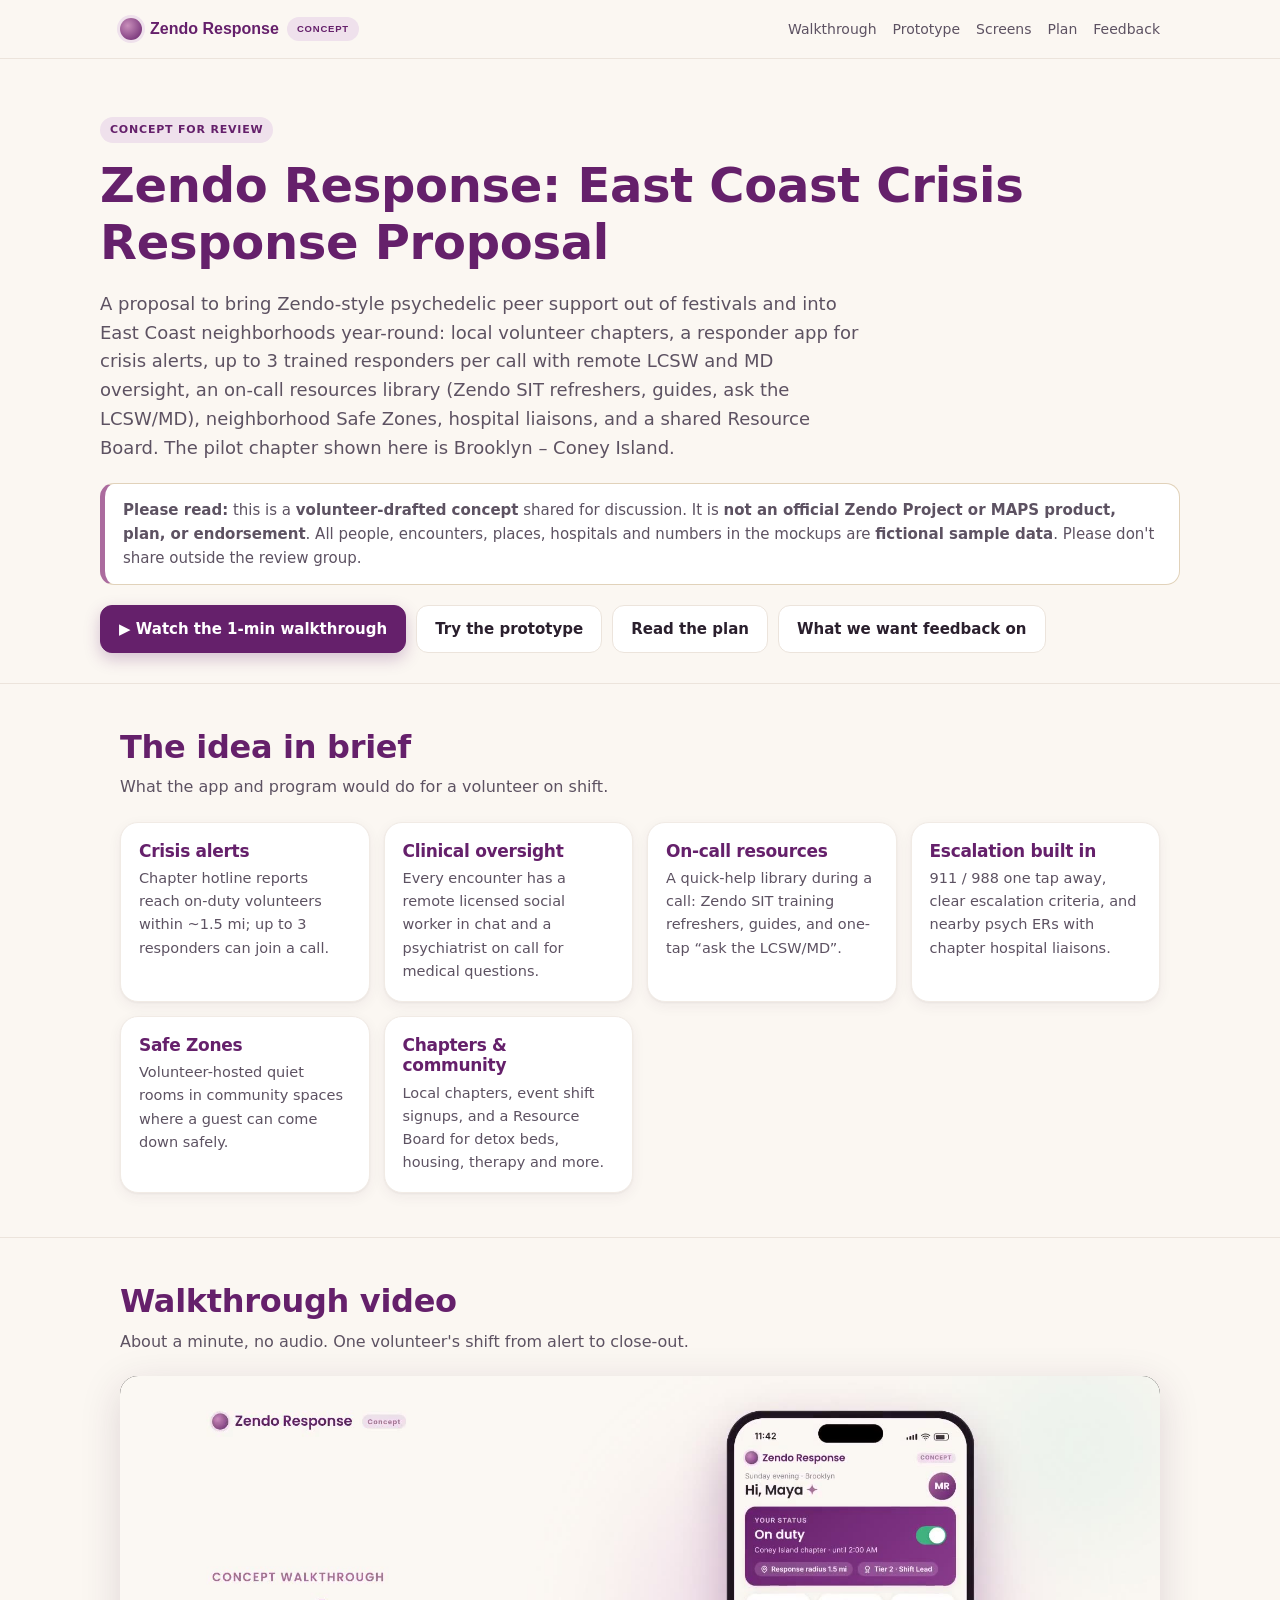
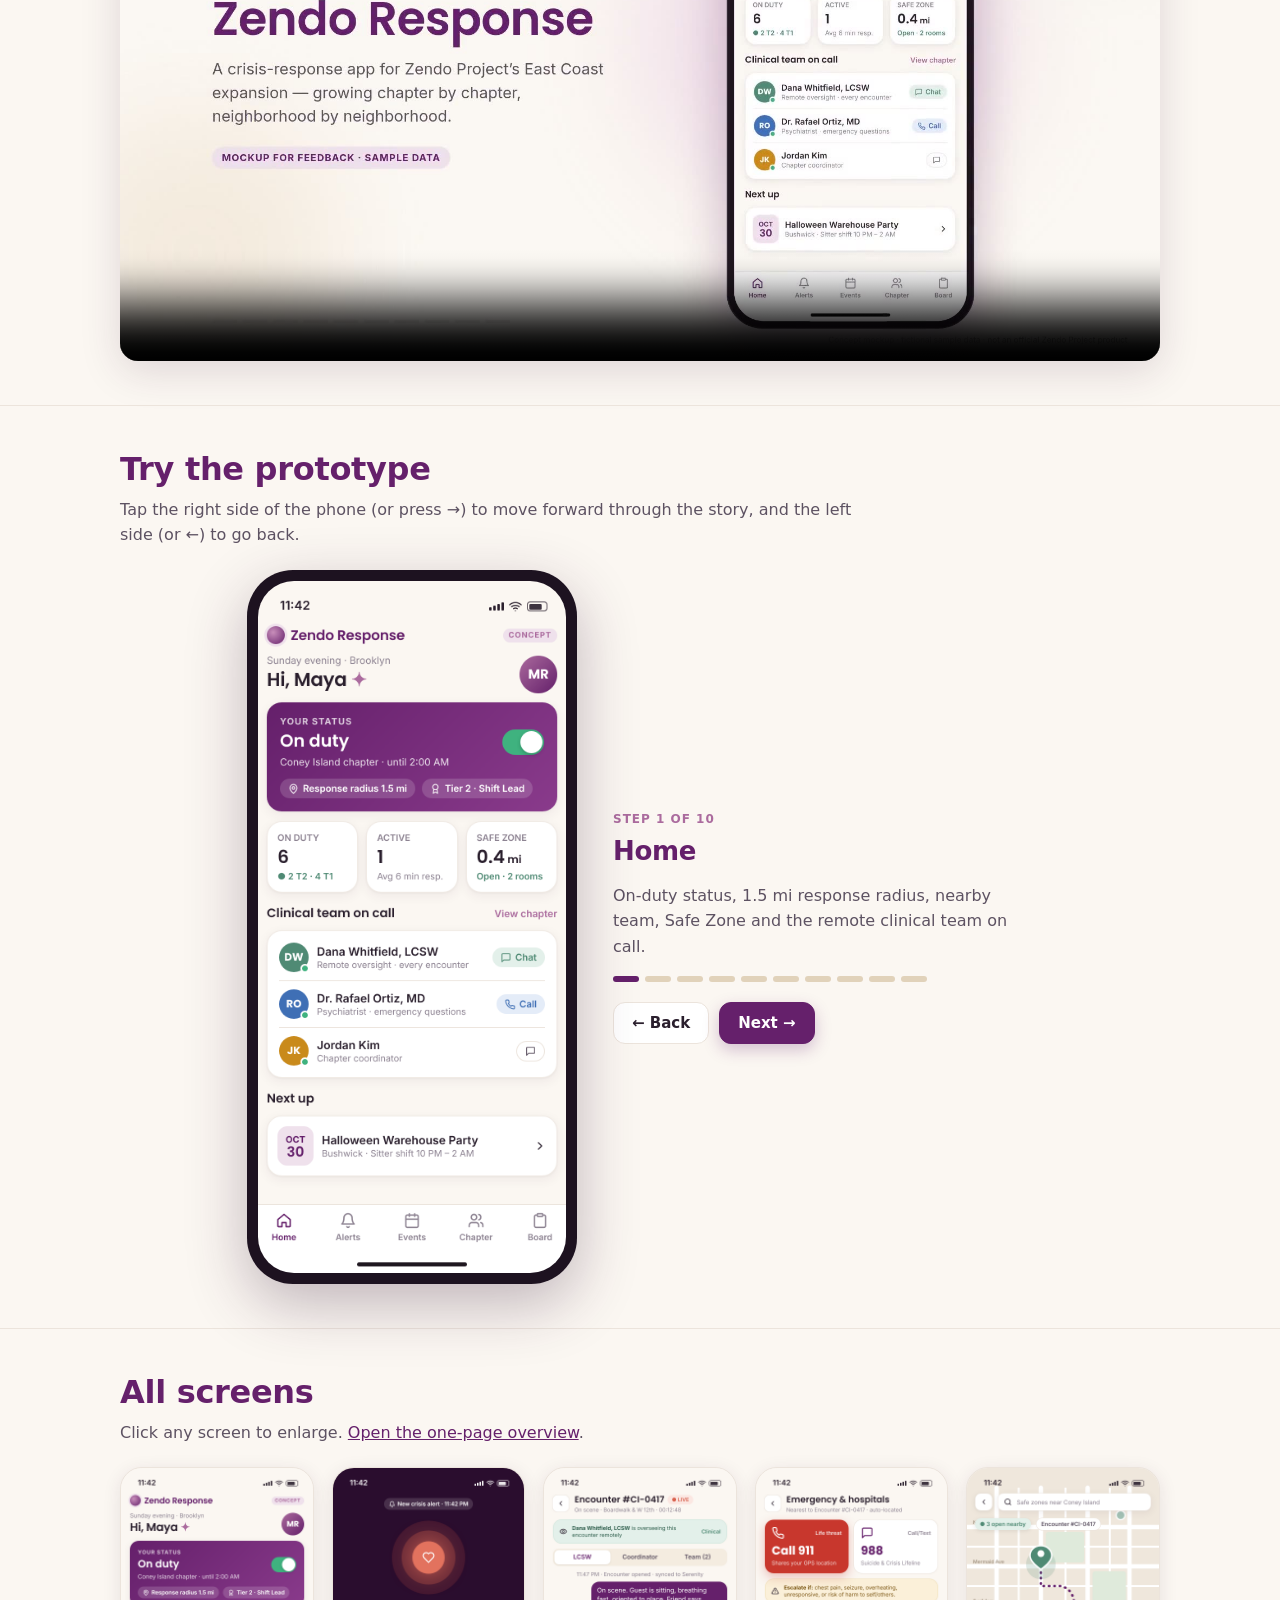
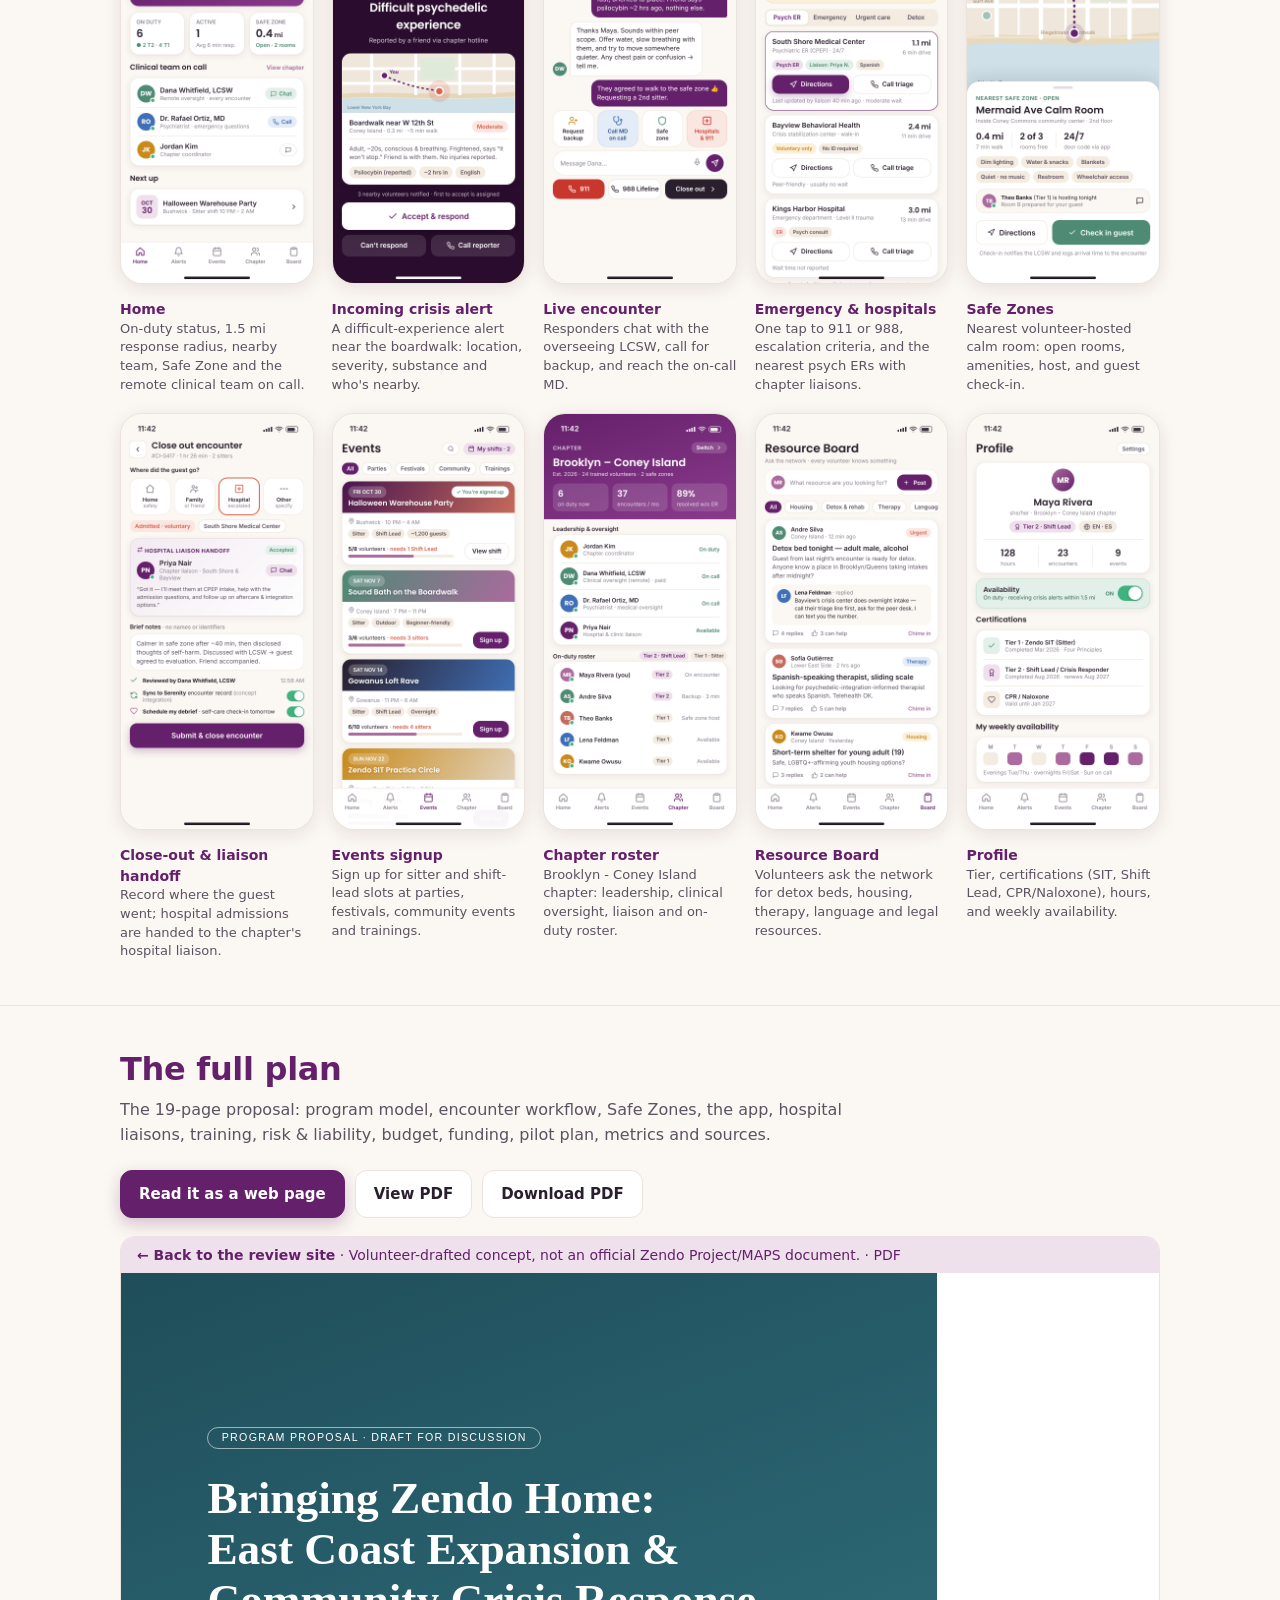
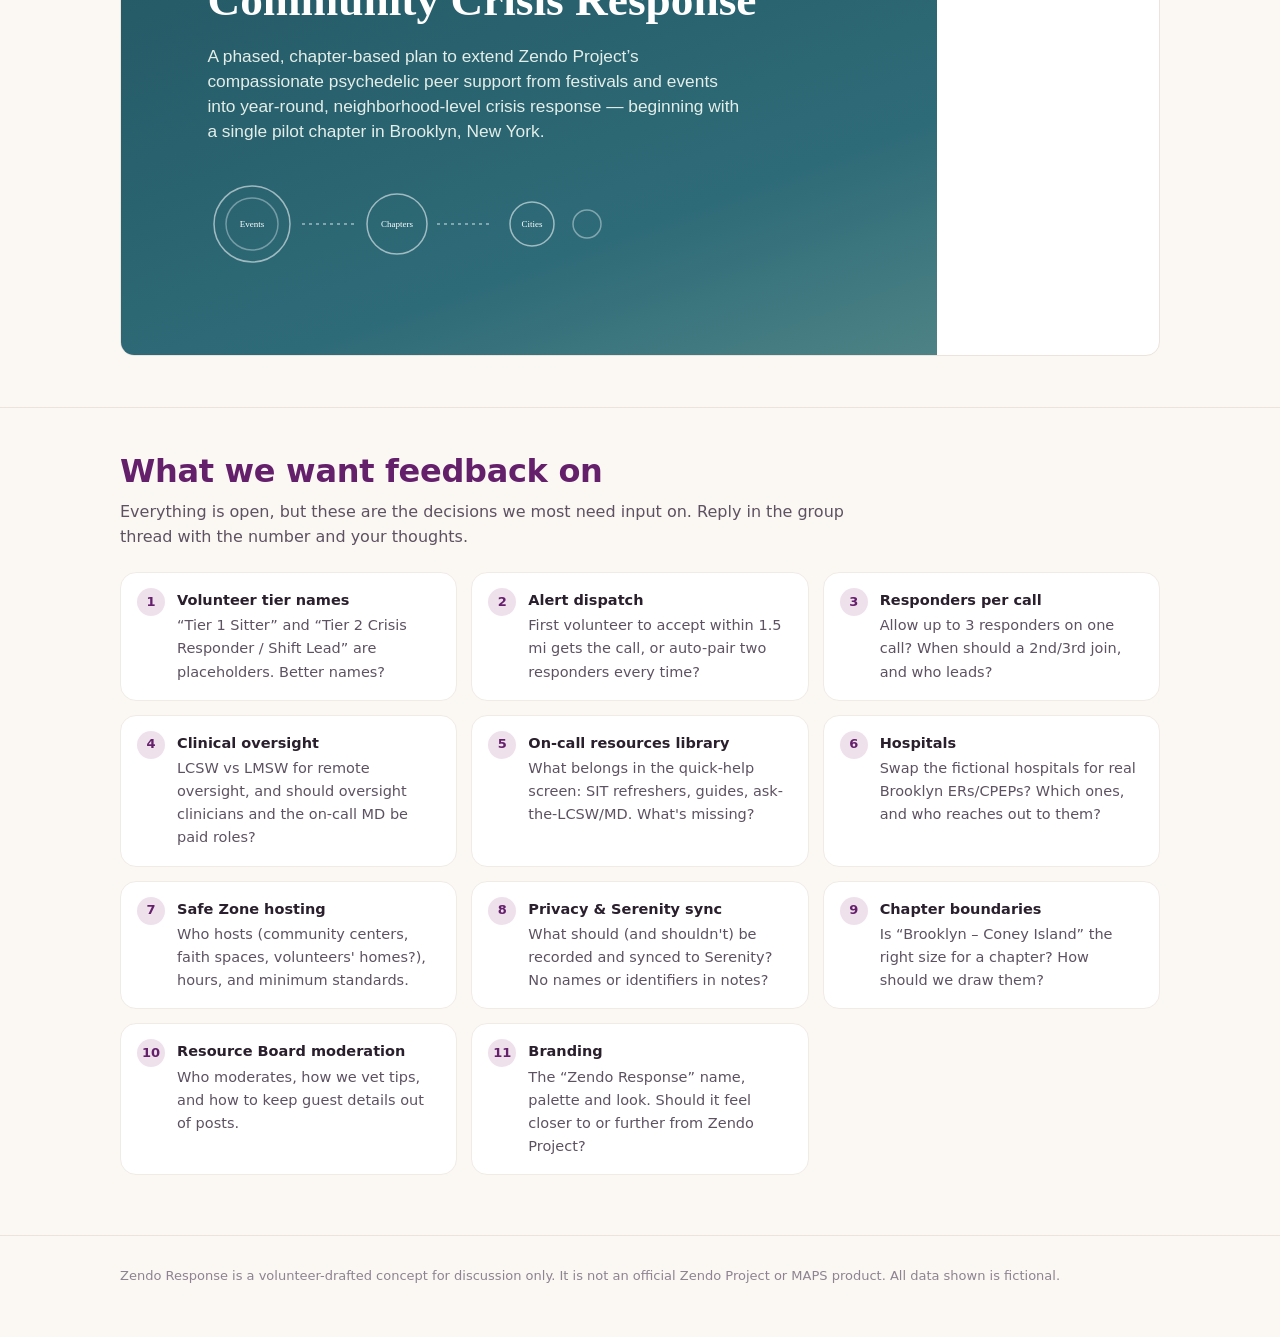
==== index.html @ 0309ee88 "Zendo Response concept review site" ====
<!doctype html>
<html lang="en">
<head>
<meta charset="utf-8">
<meta name="viewport" content="width=device-width,initial-scale=1">
<meta name="robots" content="noindex, nofollow">
<title>Zendo Response: East Coast Crisis Response Proposal (Concept for review)</title>
<meta name="description" content="Volunteer-drafted concept for review. Not an official Zendo Project / MAPS product.">
<meta name="theme-color" content="#65206b">
<link rel="stylesheet" href="style.css">
</head>
<body>
<header class="top"><div class="wrap">
  <a class="brand" href="#top"><span class="dot"></span>Zendo Response <span class="pill" style="font-size:9.5px">Concept</span></a>
  <nav><a href="#video">Walkthrough</a><a href="#prototype">Prototype</a><a href="#screens">Screens</a><a href="#plan">Plan</a><a href="#feedback">Feedback</a></nav>
</div></header>

<main id="top">
<div class="wrap hero">
  <span class="pill">Concept for review</span>
  <h1>Zendo Response: East Coast Crisis Response Proposal</h1>
  <p class="lead">A proposal to bring Zendo-style psychedelic peer support out of festivals and into East Coast neighborhoods year-round: local volunteer chapters, a responder app for crisis alerts, up to 3 trained responders per call with remote LCSW and MD oversight, an on-call resources library (Zendo SIT refreshers, guides, ask the LCSW/MD), neighborhood Safe Zones, hospital liaisons, and a shared Resource Board. The pilot chapter shown here is Brooklyn &ndash; Coney Island.</p>
  <div class="disclaimer"><b>Please read:</b> this is a <b>volunteer-drafted concept</b> shared for discussion. It is <b>not an official Zendo Project or MAPS product, plan, or endorsement</b>. All people, encounters, places, hospitals and numbers in the mockups are <b>fictional sample data</b>. Please don't share outside the review group.</div>
  <div class="btns">
    <a class="btn primary" href="#video">&#9654; Watch the 1-min walkthrough</a>
    <a class="btn" href="#prototype">Try the prototype</a>
    <a class="btn" href="plan/">Read the plan</a>
    <a class="btn" href="#feedback">What we want feedback on</a>
  </div>
</div>

<section id="overview"><div class="wrap">
  <h2>The idea in brief</h2>
  <p class="sub">What the app and program would do for a volunteer on shift.</p>
  <div class="cards">
    <div class="card"><h3>Crisis alerts</h3><p>Chapter hotline reports reach on-duty volunteers within ~1.5 mi; up to 3 responders can join a call.</p></div>
    <div class="card"><h3>Clinical oversight</h3><p>Every encounter has a remote licensed social worker in chat and a psychiatrist on call for medical questions.</p></div>
    <div class="card"><h3>On-call resources</h3><p>A quick-help library during a call: Zendo SIT training refreshers, guides, and one-tap &ldquo;ask the LCSW/MD&rdquo;.</p></div>
    <div class="card"><h3>Escalation built in</h3><p>911 / 988 one tap away, clear escalation criteria, and nearby psych ERs with chapter hospital liaisons.</p></div>
    <div class="card"><h3>Safe Zones</h3><p>Volunteer-hosted quiet rooms in community spaces where a guest can come down safely.</p></div>
    <div class="card"><h3>Chapters &amp; community</h3><p>Local chapters, event shift signups, and a Resource Board for detox beds, housing, therapy and more.</p></div>
  </div>
</div></section>

<section id="video"><div class="wrap">
  <h2>Walkthrough video</h2>
  <p class="sub">About a minute, no audio. One volunteer's shift from alert to close-out.</p>
  <video class="video" controls playsinline preload="metadata" poster="media/poster.jpg">
    <source src="media/walkthrough.mp4" type="video/mp4">
    Your browser can't play this video. <a href="media/walkthrough.mp4">Download it</a>.
  </video>
</div></section>

<section id="prototype"><div class="wrap">
  <h2>Try the prototype</h2>
  <p class="sub">Tap the right side of the phone (or press &rarr;) to move forward through the story, and the left side (or &larr;) to go back.</p>
  <div class="proto">
    <div class="phone"><img id="pImg" alt=""><div class="tap l" id="pPrev" title="Back"></div><div class="tap r" id="pNext" title="Next"></div></div>
    <div class="proto-side">
      <div class="step" id="pStep"></div>
      <h3 id="pTitle"></h3>
      <p id="pCap" style="color:var(--ink2)"></p>
      <div class="dots" id="pDots"></div>
      <div class="btns"><button class="btn" id="bPrev">&larr; Back</button><button class="btn primary" id="bNext">Next &rarr;</button></div>
    </div>
  </div>
</div></section>

<section id="screens"><div class="wrap">
  <h2>All screens</h2>
  <p class="sub">Click any screen to enlarge. <a href="media/overview.png" target="_blank">Open the one-page overview</a>.</p>
  <div class="gallery" id="gallery"></div>
</div></section>

<section id="plan"><div class="wrap">
  <h2>The full plan</h2>
  <p class="sub">The 19-page proposal: program model, encounter workflow, Safe Zones, the app, hospital liaisons, training, risk &amp; liability, budget, funding, pilot plan, metrics and sources.</p>
  <div class="btns" style="margin:0 0 18px">
    <a class="btn primary" href="plan/">Read it as a web page</a>
    <a class="btn" href="plan/Zendo_East_Coast_Crisis_Response_Plan.pdf" target="_blank">View PDF</a>
    <a class="btn" href="plan/Zendo_East_Coast_Crisis_Response_Plan.pdf" download>Download PDF</a>
  </div>
  <iframe class="plan-embed" src="plan/" title="Plan (web version)" loading="lazy"></iframe>
</div></section>

<section id="feedback"><div class="wrap">
  <h2>What we want feedback on</h2>
  <p class="sub">Everything is open, but these are the decisions we most need input on. Reply in the group thread with the number and your thoughts.</p>
  <ol class="fb">
    <li><b>Volunteer tier names</b>&ldquo;Tier 1 Sitter&rdquo; and &ldquo;Tier 2 Crisis Responder / Shift Lead&rdquo; are placeholders. Better names?</li>
    <li><b>Alert dispatch</b>First volunteer to accept within 1.5 mi gets the call, or auto-pair two responders every time?</li>
    <li><b>Responders per call</b>Allow up to 3 responders on one call? When should a 2nd/3rd join, and who leads?</li>
    <li><b>Clinical oversight</b>LCSW vs LMSW for remote oversight, and should oversight clinicians and the on-call MD be paid roles?</li>
    <li><b>On-call resources library</b>What belongs in the quick-help screen: SIT refreshers, guides, ask-the-LCSW/MD. What's missing?</li>
    <li><b>Hospitals</b>Swap the fictional hospitals for real Brooklyn ERs/CPEPs? Which ones, and who reaches out to them?</li>
    <li><b>Safe Zone hosting</b>Who hosts (community centers, faith spaces, volunteers' homes?), hours, and minimum standards.</li>
    <li><b>Privacy &amp; Serenity sync</b>What should (and shouldn't) be recorded and synced to Serenity? No names or identifiers in notes?</li>
    <li><b>Chapter boundaries</b>Is &ldquo;Brooklyn &ndash; Coney Island&rdquo; the right size for a chapter? How should we draw them?</li>
    <li><b>Resource Board moderation</b>Who moderates, how we vet tips, and how to keep guest details out of posts.</li>
    <li><b>Branding</b>The &ldquo;Zendo Response&rdquo; name, palette and look. Should it feel closer to or further from Zendo Project?</li>
  </ol>
</div></section>
</main>

<footer><div class="wrap">Zendo Response is a volunteer-drafted concept for discussion only. It is not an official Zendo Project or MAPS product. All data shown is fictional.</div></footer>

<div class="lb" id="lb" role="dialog" aria-modal="true">
  <button class="x" id="lbX" aria-label="Close">&times;</button>
  <button class="pv" id="lbP" aria-label="Previous">&#8249;</button>
  <figure><img id="lbImg" alt=""><figcaption id="lbCap"></figcaption></figure>
  <button class="nx" id="lbN" aria-label="Next">&#8250;</button>
</div>
<script src="screens.js"></script>
<script src="app.js"></script>
</body>
</html>
---- style.css ----
:root{--plum:#65206b;--plum2:#4a1650;--mauve:#AB6B9E;--mauve-l:#efe1ec;--sand:#E1D2BA;--sand-l:#f4ece0;--cream:#FBF7F2;--ink:#2a1f2d;--ink2:#5d5262;--line:#ece4dc}
*{box-sizing:border-box}
html{scroll-behavior:smooth}
body{margin:0;font-family:Inter,system-ui,-apple-system,"Segoe UI",Roboto,sans-serif;color:var(--ink);background:var(--cream);line-height:1.6;-webkit-font-smoothing:antialiased}
h1,h2,h3{font-family:Poppins,Inter,system-ui,sans-serif;line-height:1.2;color:var(--plum);letter-spacing:-.3px}
a{color:var(--plum)}
.wrap{max-width:1080px;margin:0 auto;padding:0 20px}
header.top{position:sticky;top:0;z-index:20;background:rgba(251,247,242,.92);backdrop-filter:blur(8px);border-bottom:1px solid var(--line)}
header.top .wrap{display:flex;align-items:center;justify-content:space-between;gap:12px;height:58px}
.brand{display:flex;align-items:center;gap:8px;font-family:Poppins,sans-serif;font-weight:600;color:var(--plum);text-decoration:none}
.dot{width:22px;height:22px;border-radius:50%;background:radial-gradient(circle at 35% 35%,#c98fbb,var(--plum));box-shadow:0 0 0 3px var(--mauve-l)}
nav a{font-size:14px;text-decoration:none;color:var(--ink2);margin-left:16px;font-weight:500}
nav a:hover{color:var(--plum)}
@media(max-width:760px){nav{display:none}}
.hero{padding:56px 0 30px}
.pill{display:inline-block;font-size:11px;font-weight:700;letter-spacing:.8px;text-transform:uppercase;color:var(--plum);background:var(--mauve-l);padding:4px 10px;border-radius:20px}
.hero h1{font-size:clamp(30px,5vw,48px);margin:14px 0 10px}
.hero p.lead{font-size:18px;color:var(--ink2);max-width:760px}
.disclaimer{background:#fff;border:1px solid var(--sand);border-left:5px solid var(--mauve);border-radius:14px;padding:14px 18px;margin:20px 0;font-size:15px;color:var(--ink2)}
.btns{display:flex;flex-wrap:wrap;gap:10px;margin-top:20px}
.btn{display:inline-flex;align-items:center;gap:8px;padding:11px 18px;border-radius:12px;font-weight:600;text-decoration:none;font-size:15px;border:1px solid var(--line);background:#fff;color:var(--ink);cursor:pointer;font-family:inherit}
.btn.primary{background:var(--plum);color:#fff;border-color:var(--plum);box-shadow:0 6px 16px rgba(101,32,107,.25)}
.btn:hover{transform:translateY(-1px)}
section{padding:44px 0;border-top:1px solid var(--line)}
section h2{font-size:clamp(24px,3.4vw,32px);margin:0 0 8px}
section .sub{color:var(--ink2);margin:0 0 22px;max-width:760px}
.video{width:100%;border-radius:18px;background:#000;box-shadow:0 10px 40px rgba(60,30,60,.15);display:block}
.cards{display:grid;grid-template-columns:repeat(auto-fit,minmax(230px,1fr));gap:14px}
.card{background:#fff;border:1px solid #f1ebe5;border-radius:18px;padding:18px;box-shadow:0 1px 2px rgba(60,30,60,.05),0 4px 14px rgba(60,30,60,.06)}
.card h3{font-size:17px;margin:0 0 6px}
.card p{margin:0;color:var(--ink2);font-size:14.5px}
.gallery{display:grid;grid-template-columns:repeat(auto-fill,minmax(170px,1fr));gap:18px}
.gallery figure{margin:0;cursor:zoom-in}
.gallery img{width:100%;border-radius:22px;border:1px solid var(--line);box-shadow:0 4px 18px rgba(60,30,60,.10);background:#fff;transition:transform .15s}
.gallery figure:hover img{transform:translateY(-3px)}
.gallery figcaption{font-size:13px;color:var(--ink2);margin-top:8px;line-height:1.45}
.gallery figcaption b{display:block;color:var(--plum);font-size:14px}
/* prototype */
.proto{display:flex;gap:36px;align-items:center;flex-wrap:wrap;justify-content:center}
.phone{width:min(330px,86vw);aspect-ratio:780/1688;border-radius:46px;padding:11px;background:#1d1220;box-shadow:0 20px 60px rgba(60,30,60,.3);position:relative;flex:none}
.phone img{width:100%;height:100%;border-radius:36px;display:block;cursor:pointer;user-select:none;-webkit-user-drag:none;object-fit:cover}
.phone .tap{position:absolute;top:11px;bottom:11px;width:50%;cursor:pointer}
.phone .tap.l{left:11px}.phone .tap.r{right:11px}
.proto-side{max-width:420px;flex:1 1 280px}
.proto-side .step{font-size:12px;font-weight:700;letter-spacing:1px;text-transform:uppercase;color:var(--mauve)}
.proto-side h3{font-size:26px;margin:6px 0 8px}
.dots{display:flex;gap:6px;flex-wrap:wrap;margin:16px 0}
.dots button{width:26px;height:6px;border-radius:4px;border:0;background:var(--sand);cursor:pointer;padding:0}
.dots button.on{background:var(--plum)}
.fb{counter-reset:fb;display:grid;grid-template-columns:repeat(auto-fit,minmax(290px,1fr));gap:14px;padding:0;list-style:none}
.fb li{background:#fff;border:1px solid #f1ebe5;border-radius:16px;padding:16px 18px 16px 56px;position:relative;font-size:14.5px;color:var(--ink2)}
.fb li::before{counter-increment:fb;content:counter(fb);position:absolute;left:16px;top:15px;width:28px;height:28px;border-radius:50%;background:var(--mauve-l);color:var(--plum);font-weight:700;display:flex;align-items:center;justify-content:center;font-size:13px}
.fb li b{color:var(--ink);display:block;margin-bottom:2px}
.plan-embed{width:100%;height:80vh;border:1px solid var(--line);border-radius:14px;background:#fff}
footer{padding:30px 0 50px;color:#8d8392;font-size:13px;border-top:1px solid var(--line)}
/* lightbox */
.lb{position:fixed;inset:0;background:rgba(29,18,32,.88);display:none;align-items:center;justify-content:center;z-index:50;padding:20px}
.lb.open{display:flex}
.lb figure{margin:0;text-align:center;max-height:100%;display:flex;flex-direction:column;align-items:center}
.lb img{max-height:calc(100vh - 110px);max-width:92vw;border-radius:26px}
.lb figcaption{color:#f4ece0;margin-top:10px;font-size:14px;max-width:520px}
.lb button{position:absolute;background:rgba(255,255,255,.14);color:#fff;border:0;border-radius:50%;width:46px;height:46px;font-size:22px;cursor:pointer}
.lb .x{top:16px;right:16px}.lb .pv{left:12px;top:50%}.lb .nx{right:12px;top:50%}
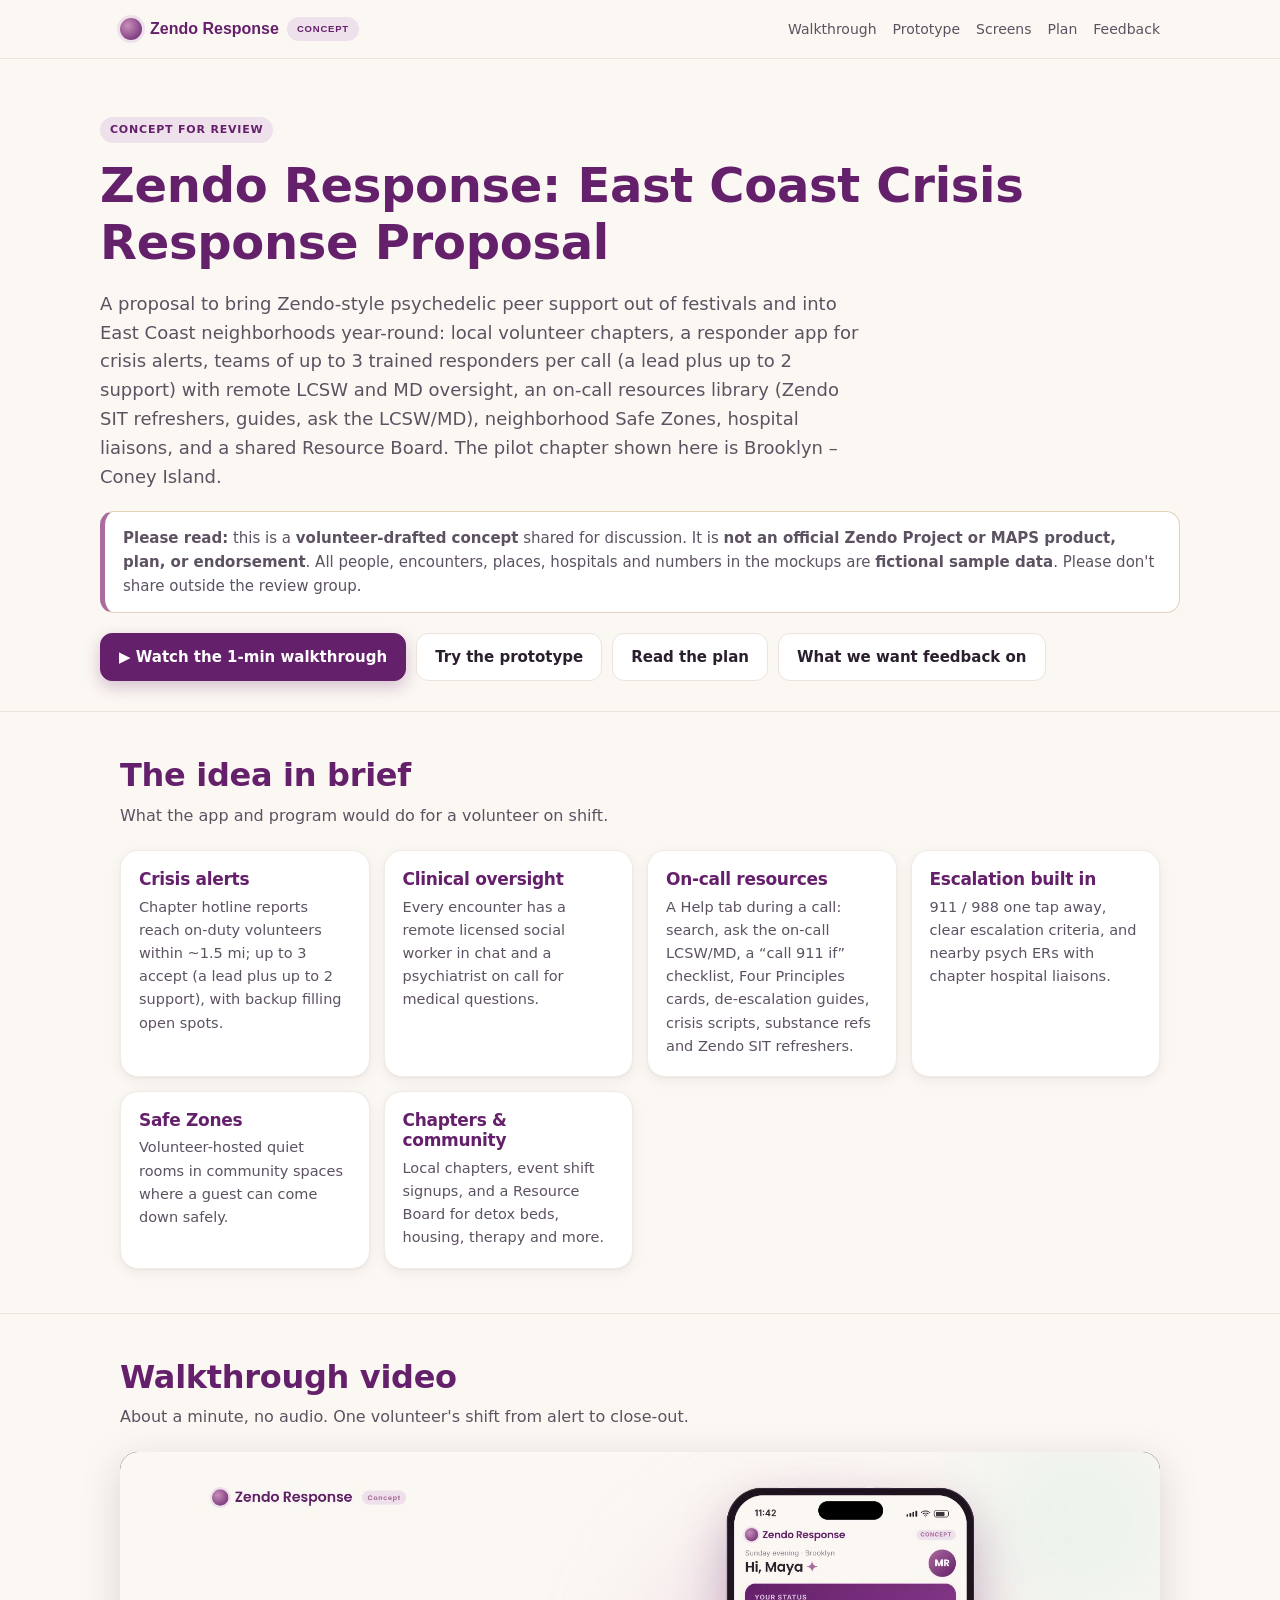
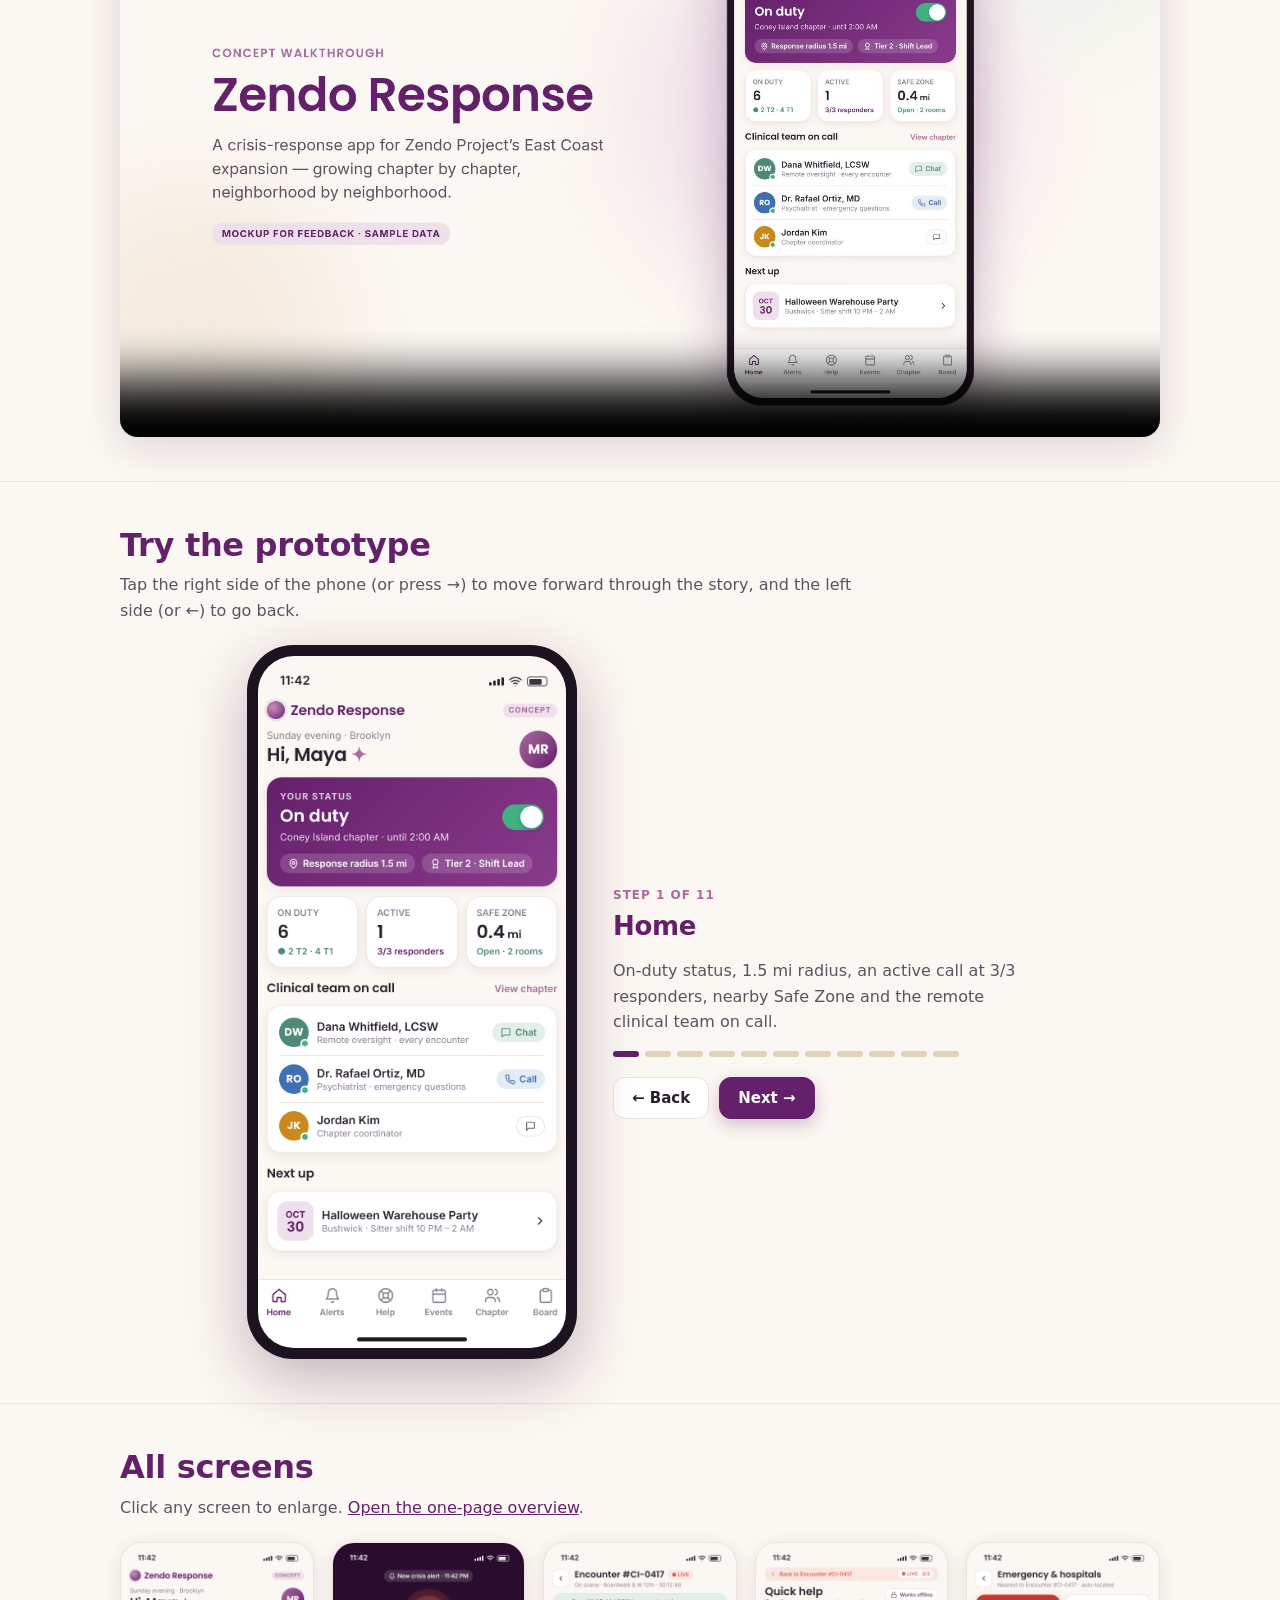
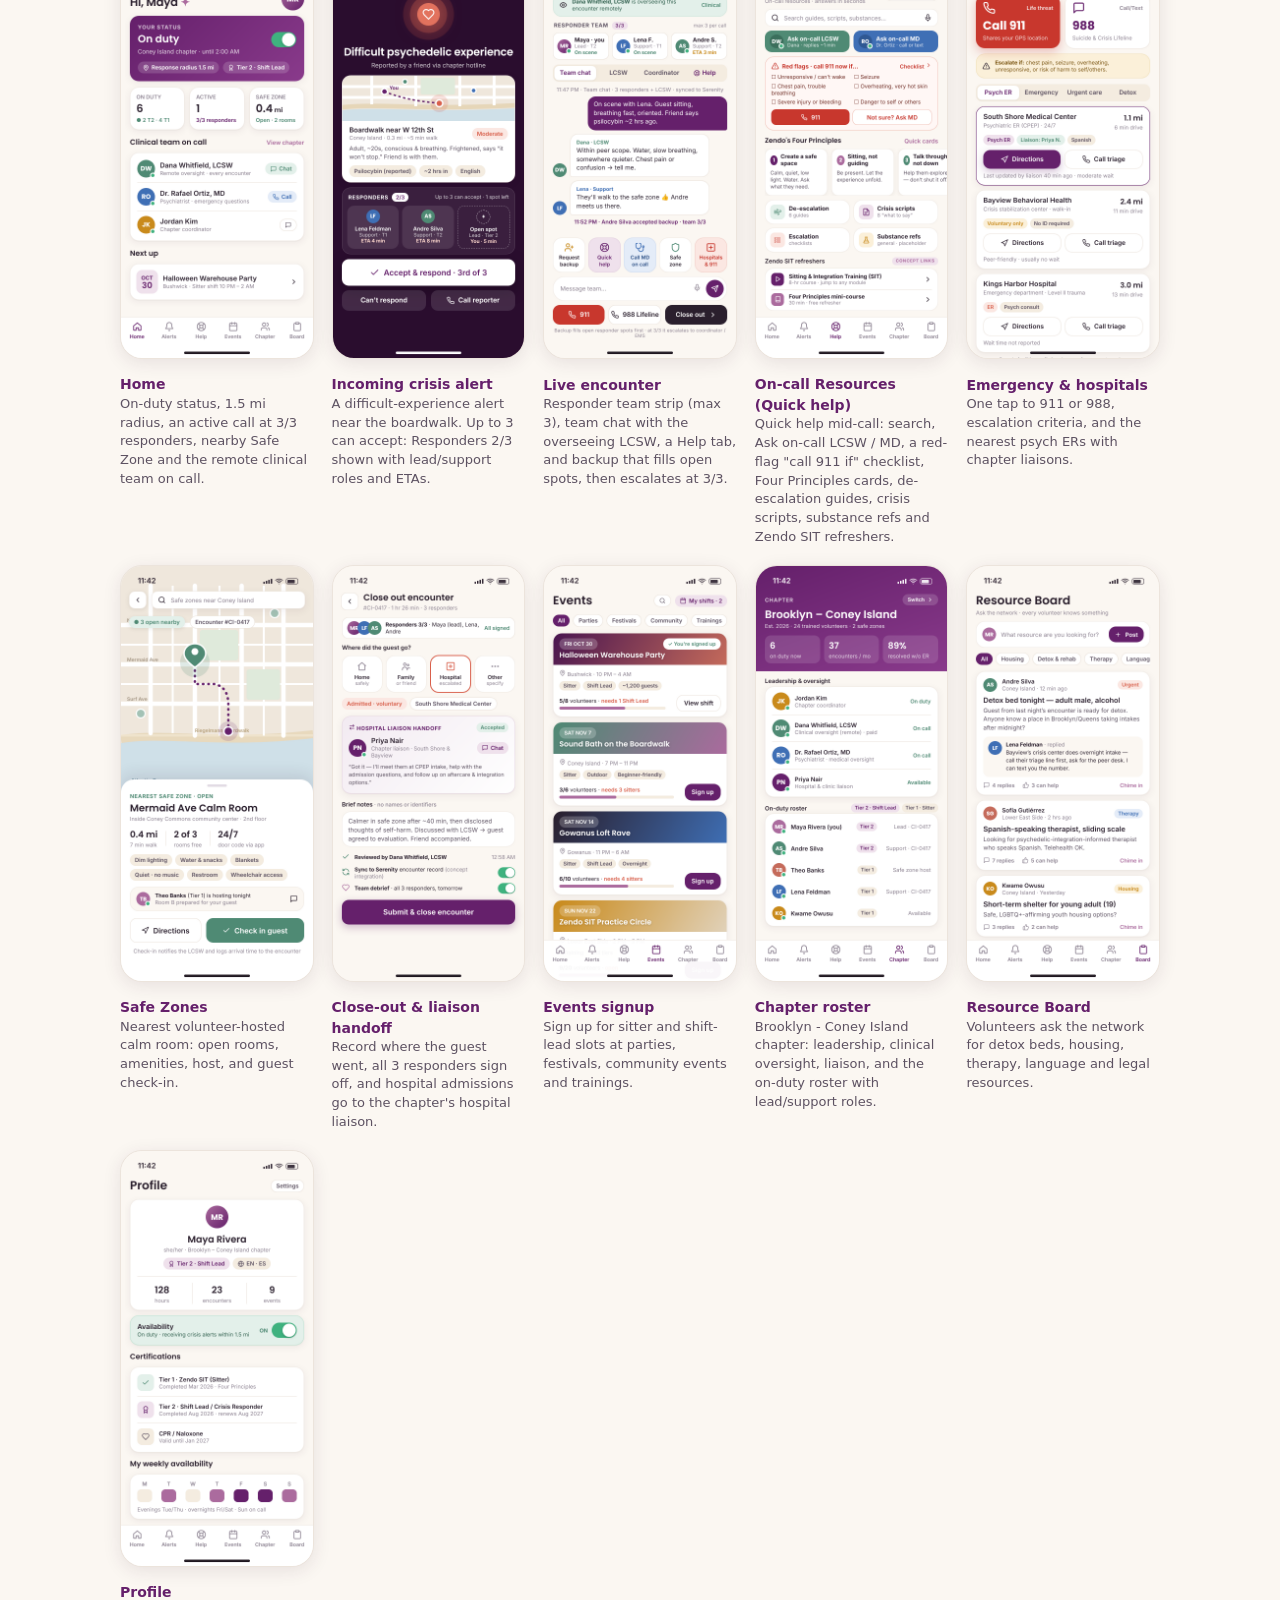
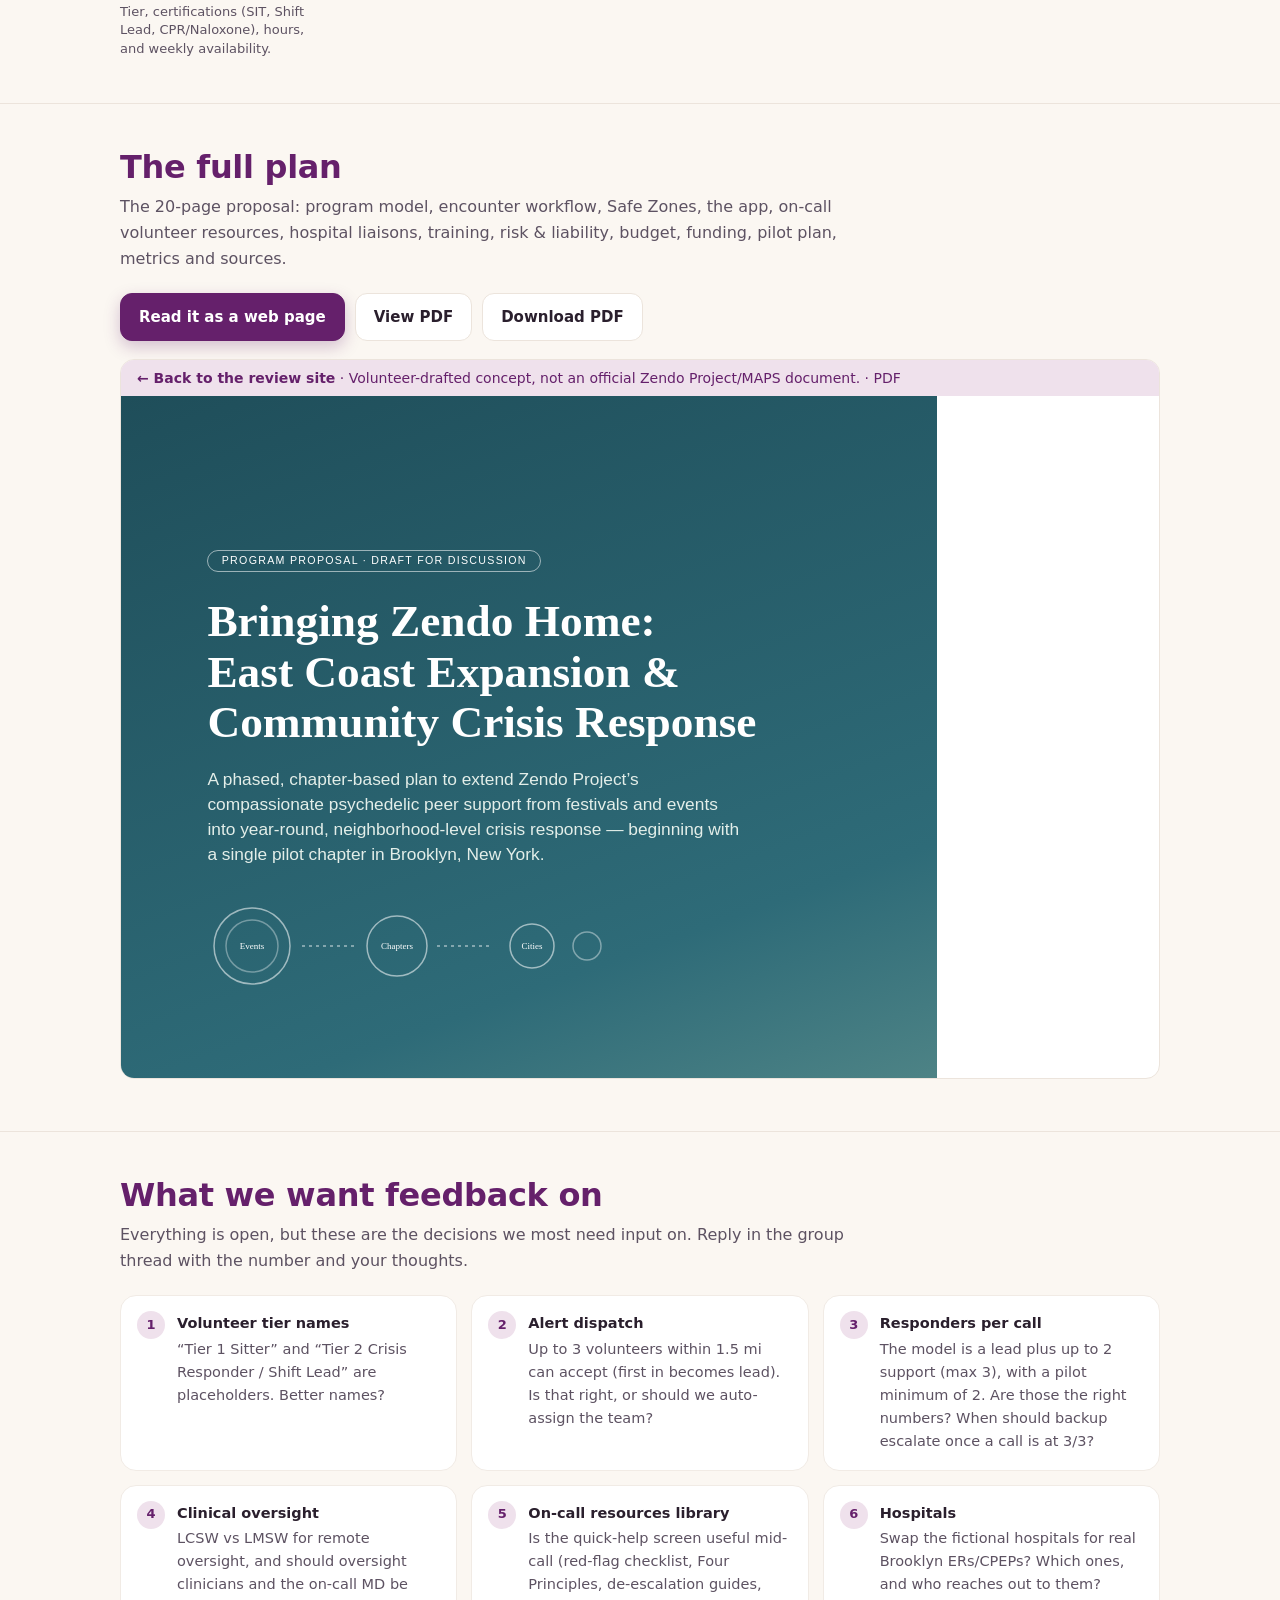
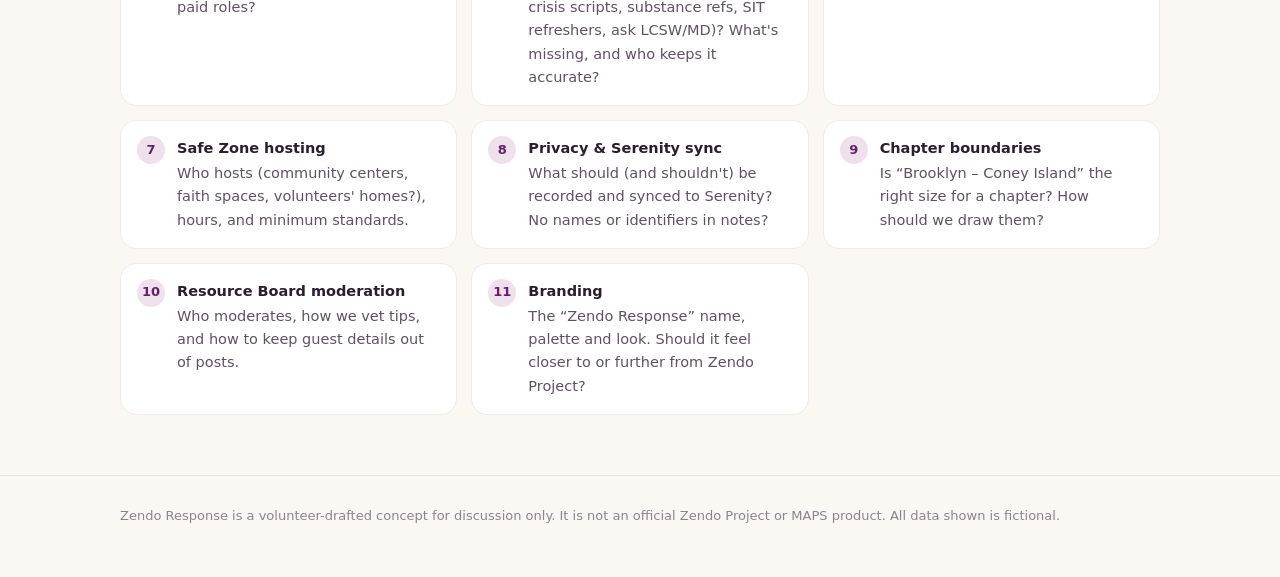
==== commit 9daebc8f: "Add On-call Resources screen, 3-responder model, updated video/screens/plan" ====
--- a/index.html
+++ b/index.html
@@ -19,7 +19,7 @@
 <div class="wrap hero">
   <span class="pill">Concept for review</span>
   <h1>Zendo Response: East Coast Crisis Response Proposal</h1>
-  <p class="lead">A proposal to bring Zendo-style psychedelic peer support out of festivals and into East Coast neighborhoods year-round: local volunteer chapters, a responder app for crisis alerts, up to 3 trained responders per call with remote LCSW and MD oversight, an on-call resources library (Zendo SIT refreshers, guides, ask the LCSW/MD), neighborhood Safe Zones, hospital liaisons, and a shared Resource Board. The pilot chapter shown here is Brooklyn &ndash; Coney Island.</p>
+  <p class="lead">A proposal to bring Zendo-style psychedelic peer support out of festivals and into East Coast neighborhoods year-round: local volunteer chapters, a responder app for crisis alerts, teams of up to 3 trained responders per call (a lead plus up to 2 support) with remote LCSW and MD oversight, an on-call resources library (Zendo SIT refreshers, guides, ask the LCSW/MD), neighborhood Safe Zones, hospital liaisons, and a shared Resource Board. The pilot chapter shown here is Brooklyn &ndash; Coney Island.</p>
   <div class="disclaimer"><b>Please read:</b> this is a <b>volunteer-drafted concept</b> shared for discussion. It is <b>not an official Zendo Project or MAPS product, plan, or endorsement</b>. All people, encounters, places, hospitals and numbers in the mockups are <b>fictional sample data</b>. Please don't share outside the review group.</div>
   <div class="btns">
     <a class="btn primary" href="#video">&#9654; Watch the 1-min walkthrough</a>
@@ -33,9 +33,9 @@
   <h2>The idea in brief</h2>
   <p class="sub">What the app and program would do for a volunteer on shift.</p>
   <div class="cards">
-    <div class="card"><h3>Crisis alerts</h3><p>Chapter hotline reports reach on-duty volunteers within ~1.5 mi; up to 3 responders can join a call.</p></div>
+    <div class="card"><h3>Crisis alerts</h3><p>Chapter hotline reports reach on-duty volunteers within ~1.5 mi; up to 3 accept (a lead plus up to 2 support), with backup filling open spots.</p></div>
     <div class="card"><h3>Clinical oversight</h3><p>Every encounter has a remote licensed social worker in chat and a psychiatrist on call for medical questions.</p></div>
-    <div class="card"><h3>On-call resources</h3><p>A quick-help library during a call: Zendo SIT training refreshers, guides, and one-tap &ldquo;ask the LCSW/MD&rdquo;.</p></div>
+    <div class="card"><h3>On-call resources</h3><p>A Help tab during a call: search, ask the on-call LCSW/MD, a &ldquo;call 911 if&rdquo; checklist, Four Principles cards, de-escalation guides, crisis scripts, substance refs and Zendo SIT refreshers.</p></div>
     <div class="card"><h3>Escalation built in</h3><p>911 / 988 one tap away, clear escalation criteria, and nearby psych ERs with chapter hospital liaisons.</p></div>
     <div class="card"><h3>Safe Zones</h3><p>Volunteer-hosted quiet rooms in community spaces where a guest can come down safely.</p></div>
     <div class="card"><h3>Chapters &amp; community</h3><p>Local chapters, event shift signups, and a Resource Board for detox beds, housing, therapy and more.</p></div>
@@ -74,7 +74,7 @@
 
 <section id="plan"><div class="wrap">
   <h2>The full plan</h2>
-  <p class="sub">The 19-page proposal: program model, encounter workflow, Safe Zones, the app, hospital liaisons, training, risk &amp; liability, budget, funding, pilot plan, metrics and sources.</p>
+  <p class="sub">The 20-page proposal: program model, encounter workflow, Safe Zones, the app, on-call volunteer resources, hospital liaisons, training, risk &amp; liability, budget, funding, pilot plan, metrics and sources.</p>
   <div class="btns" style="margin:0 0 18px">
     <a class="btn primary" href="plan/">Read it as a web page</a>
     <a class="btn" href="plan/Zendo_East_Coast_Crisis_Response_Plan.pdf" target="_blank">View PDF</a>
@@ -88,10 +88,10 @@
   <p class="sub">Everything is open, but these are the decisions we most need input on. Reply in the group thread with the number and your thoughts.</p>
   <ol class="fb">
     <li><b>Volunteer tier names</b>&ldquo;Tier 1 Sitter&rdquo; and &ldquo;Tier 2 Crisis Responder / Shift Lead&rdquo; are placeholders. Better names?</li>
-    <li><b>Alert dispatch</b>First volunteer to accept within 1.5 mi gets the call, or auto-pair two responders every time?</li>
-    <li><b>Responders per call</b>Allow up to 3 responders on one call? When should a 2nd/3rd join, and who leads?</li>
+    <li><b>Alert dispatch</b>Up to 3 volunteers within 1.5 mi can accept (first in becomes lead). Is that right, or should we auto-assign the team?</li>
+    <li><b>Responders per call</b>The model is a lead plus up to 2 support (max 3), with a pilot minimum of 2. Are those the right numbers? When should backup escalate once a call is at 3/3?</li>
     <li><b>Clinical oversight</b>LCSW vs LMSW for remote oversight, and should oversight clinicians and the on-call MD be paid roles?</li>
-    <li><b>On-call resources library</b>What belongs in the quick-help screen: SIT refreshers, guides, ask-the-LCSW/MD. What's missing?</li>
+    <li><b>On-call resources library</b>Is the quick-help screen useful mid-call (red-flag checklist, Four Principles, de-escalation guides, crisis scripts, substance refs, SIT refreshers, ask LCSW/MD)? What's missing, and who keeps it accurate?</li>
     <li><b>Hospitals</b>Swap the fictional hospitals for real Brooklyn ERs/CPEPs? Which ones, and who reaches out to them?</li>
     <li><b>Safe Zone hosting</b>Who hosts (community centers, faith spaces, volunteers' homes?), hours, and minimum standards.</li>
     <li><b>Privacy &amp; Serenity sync</b>What should (and shouldn't) be recorded and synced to Serenity? No names or identifiers in notes?</li>
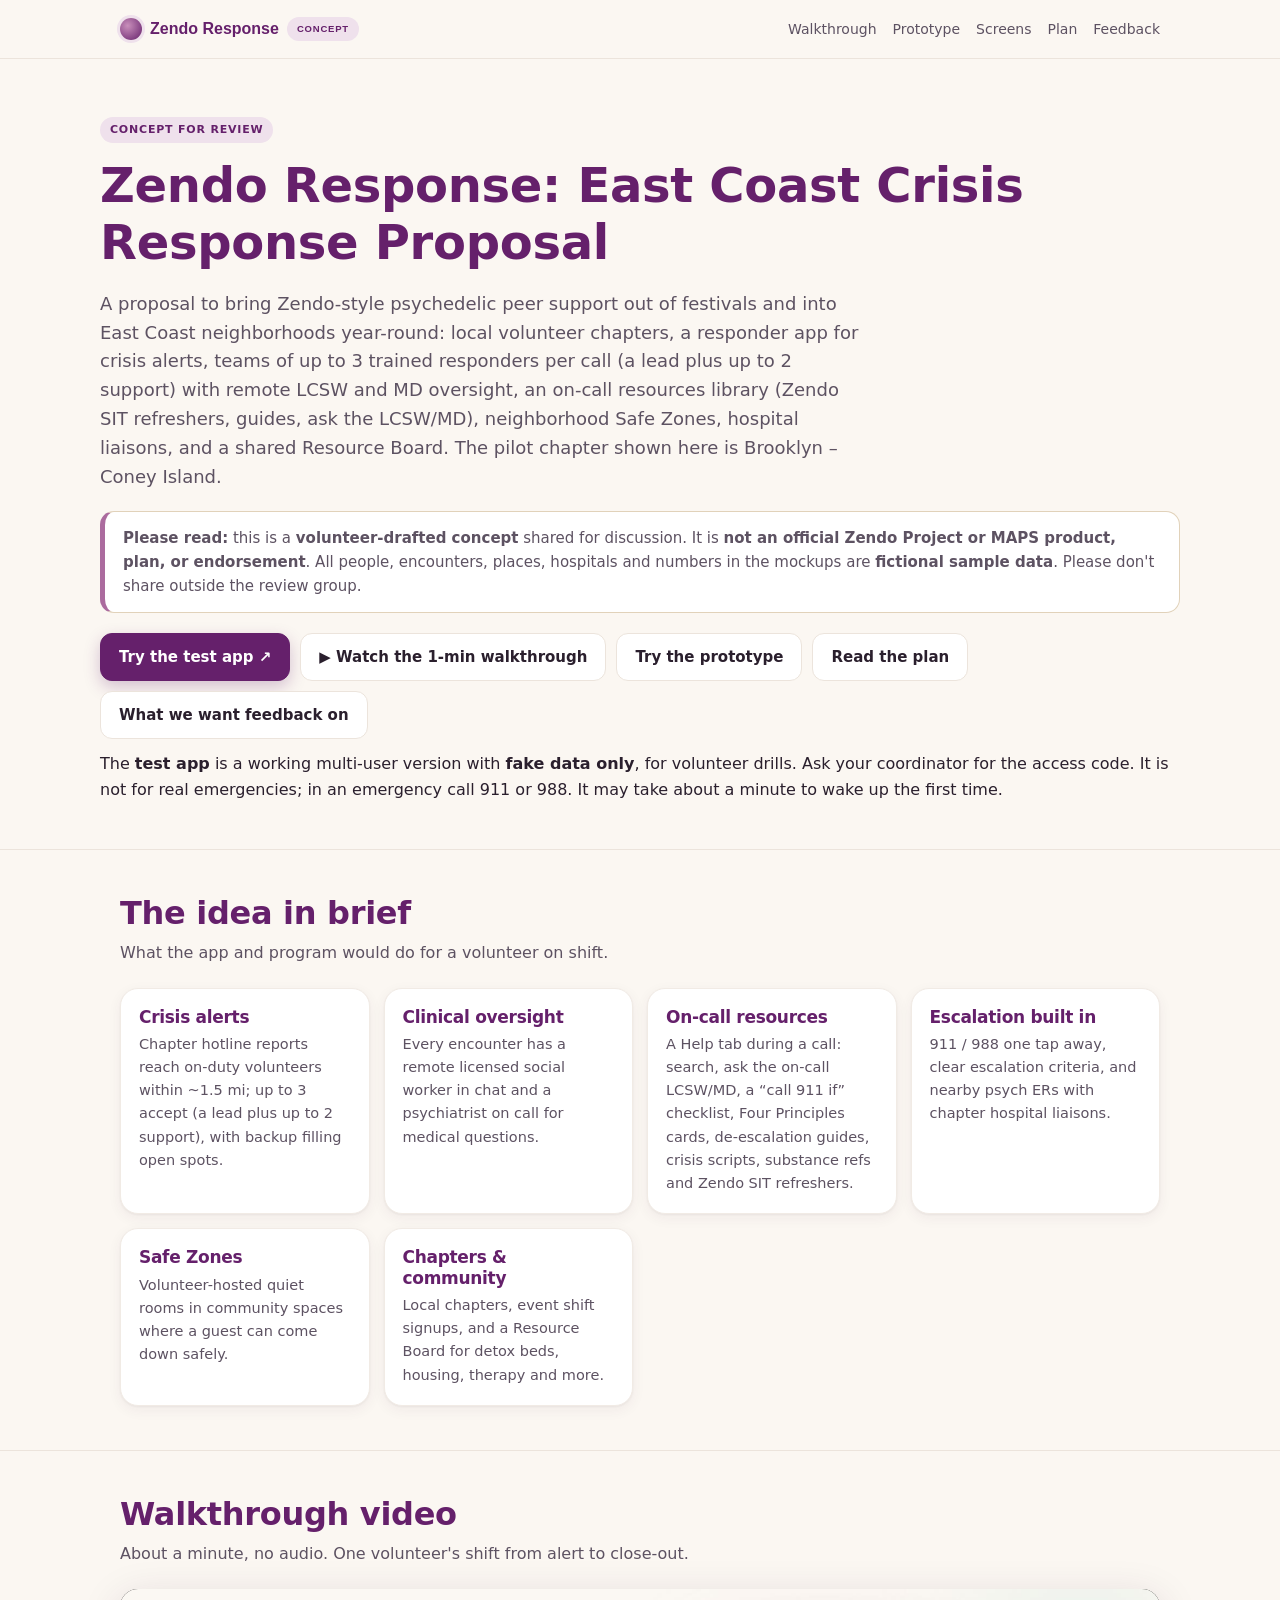
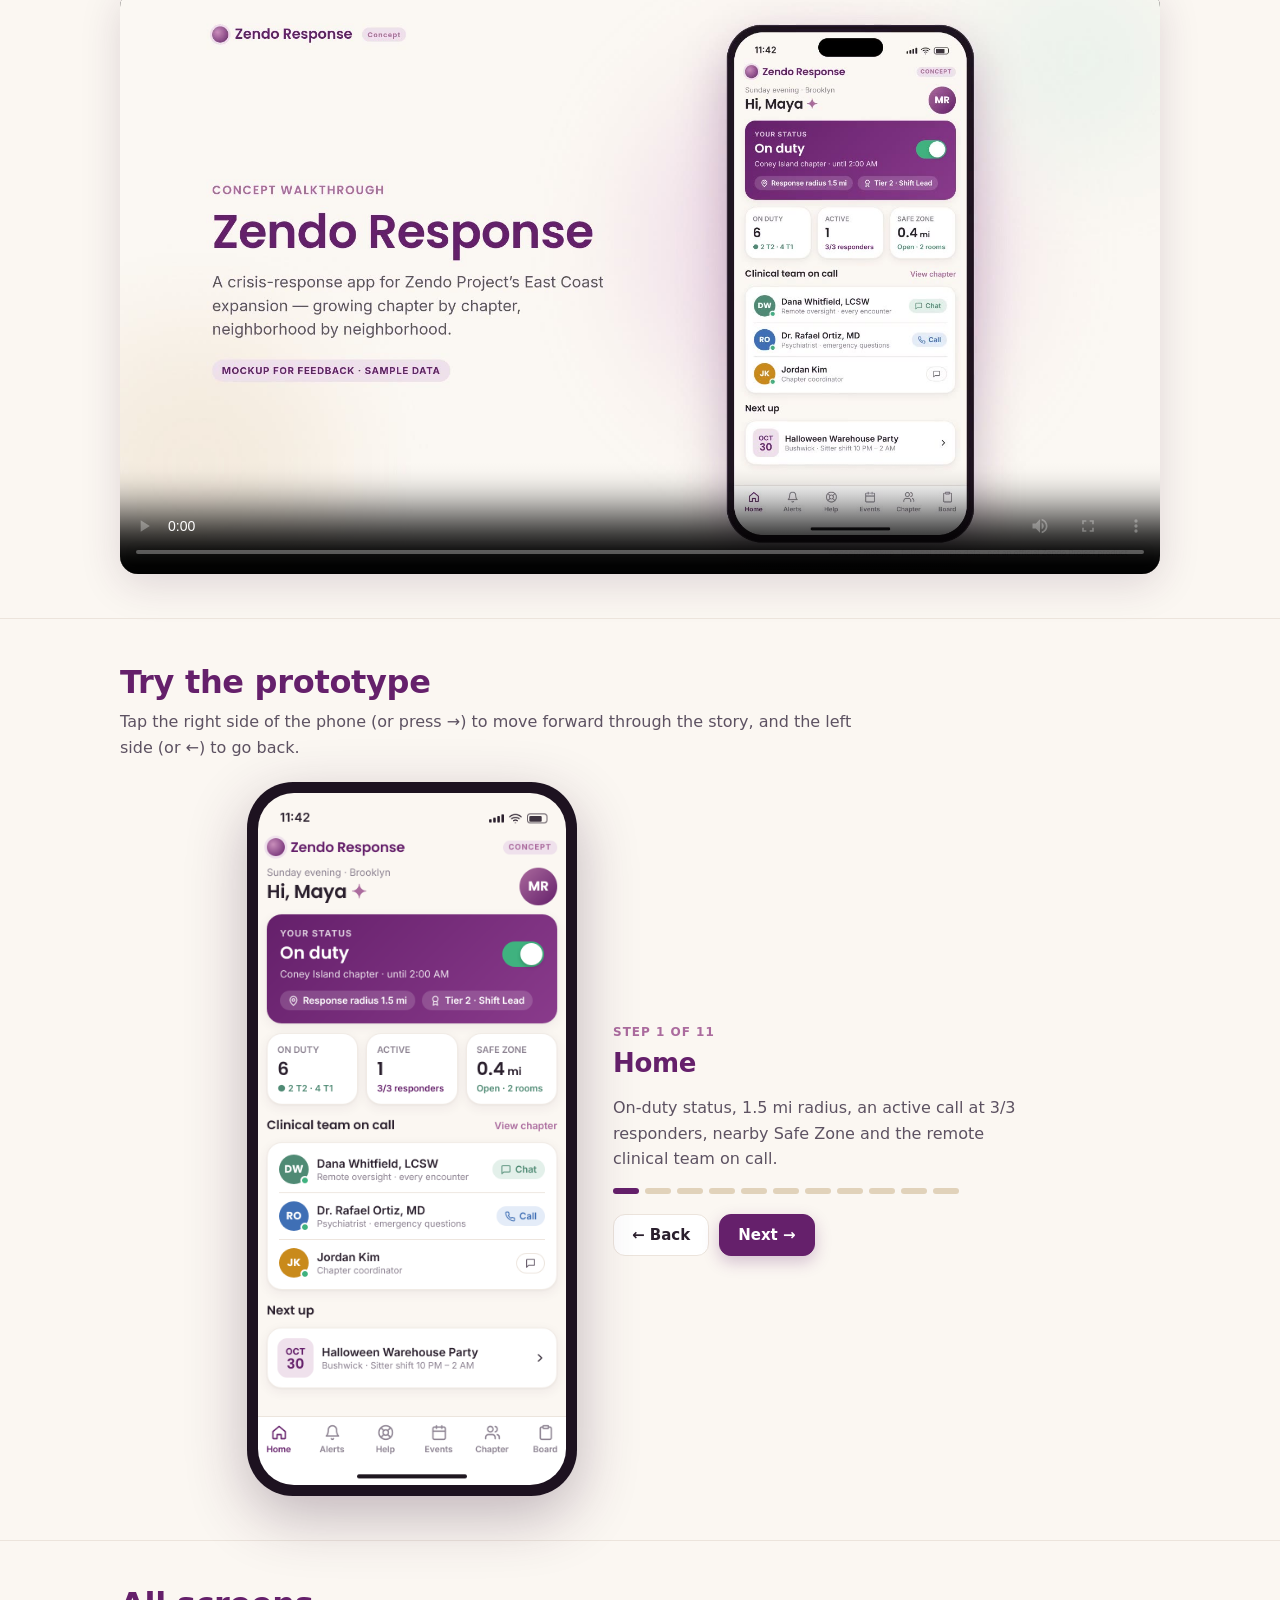
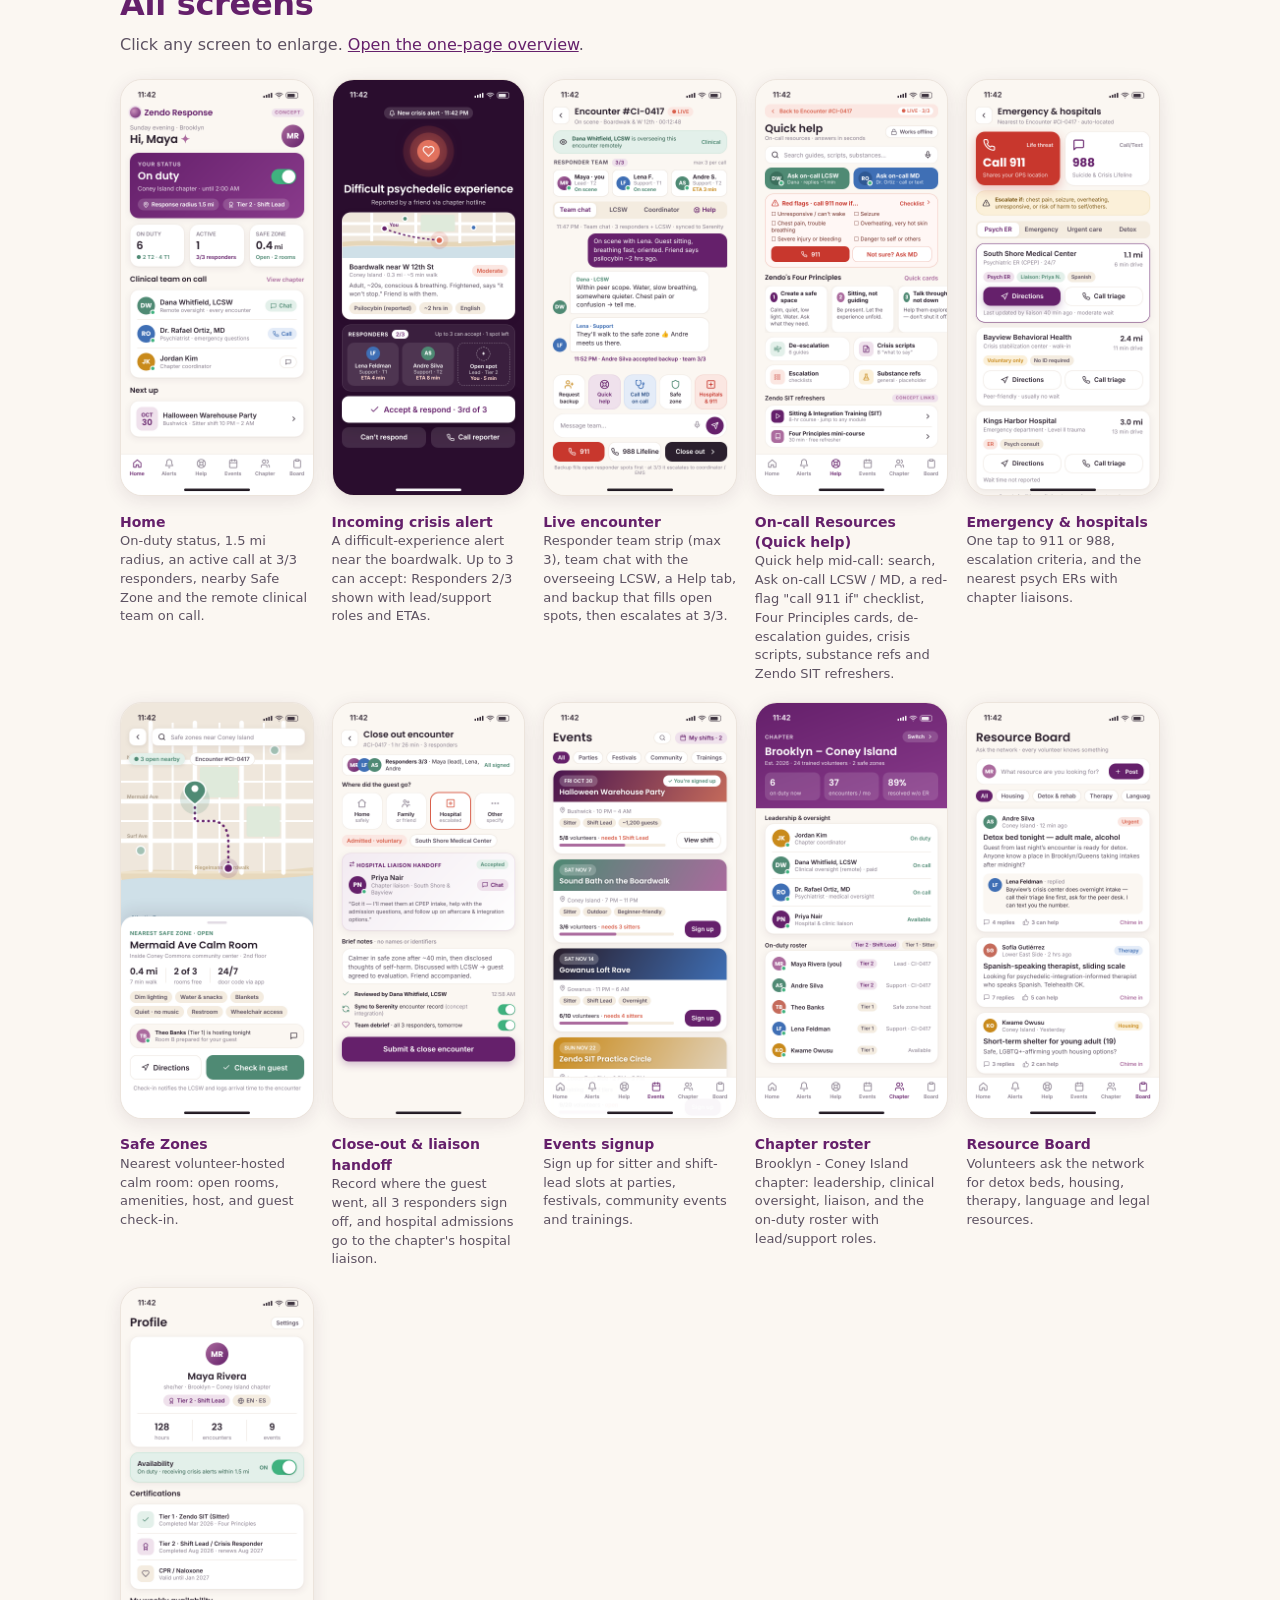
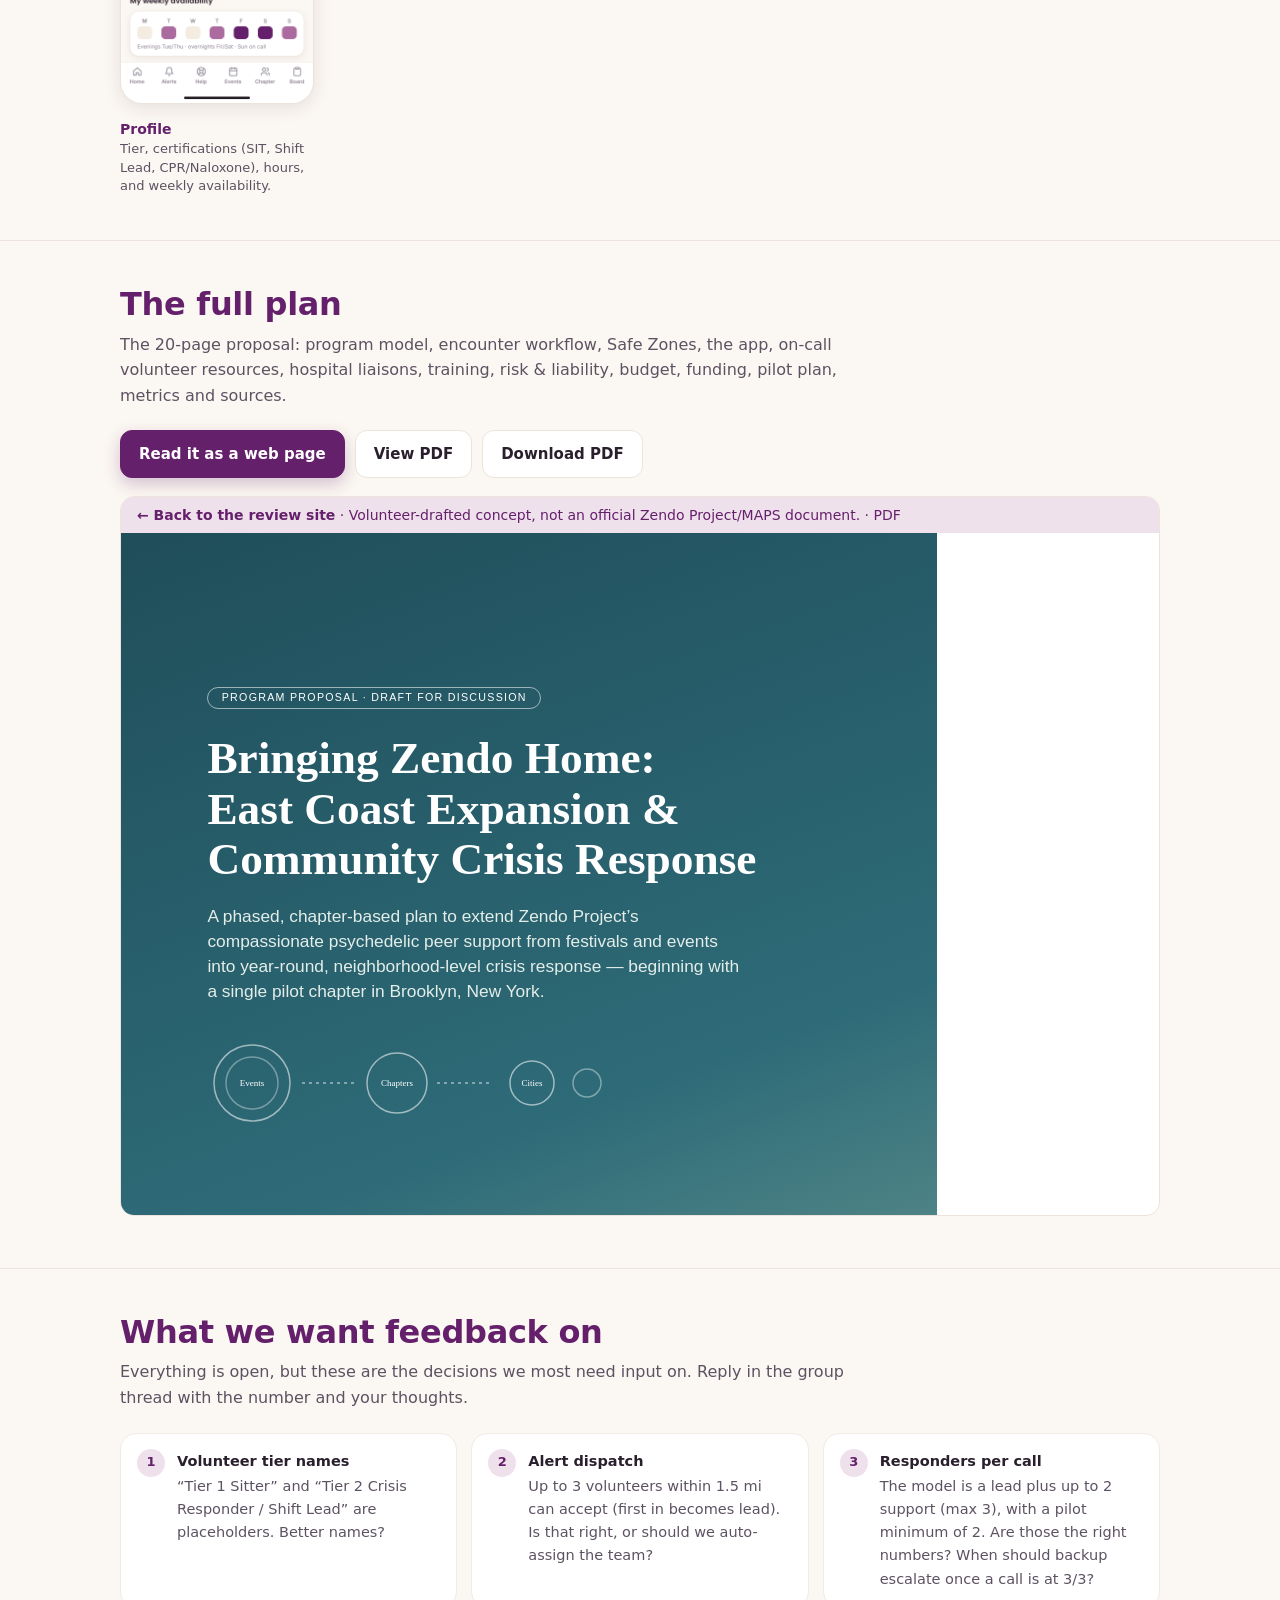
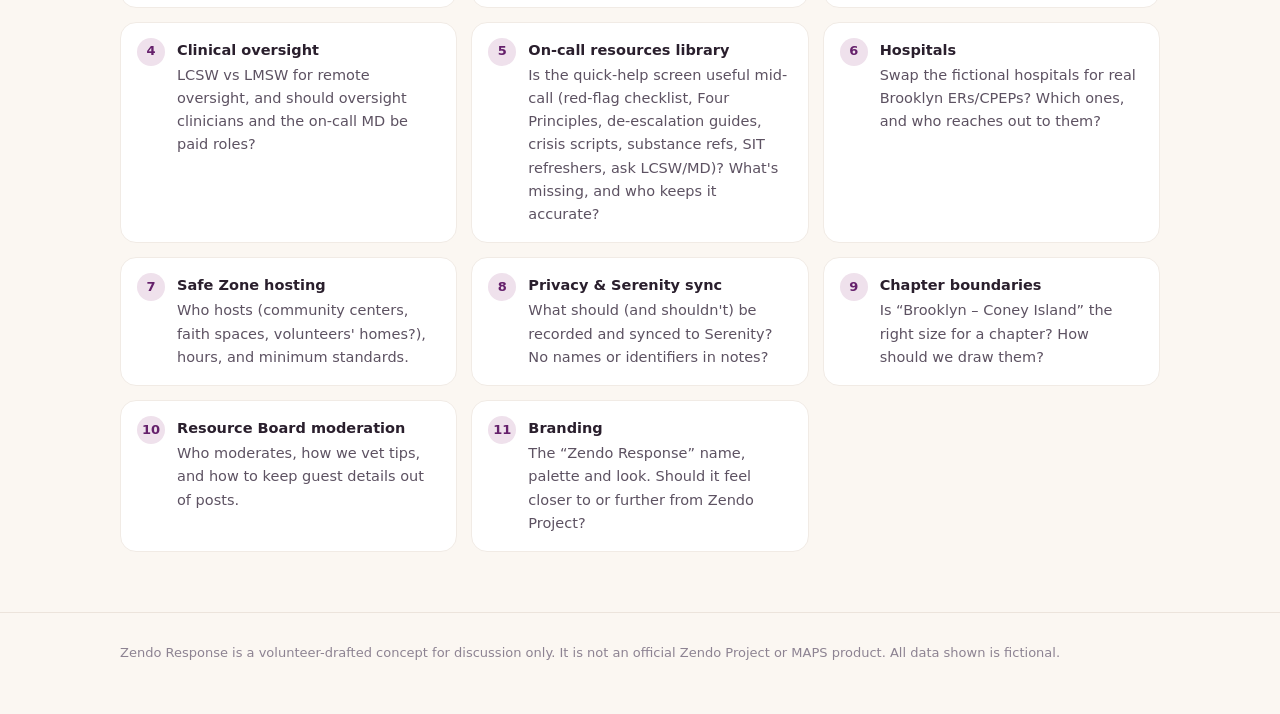
==== commit b79f3619: "Add Try the test app button" ====
--- a/index.html
+++ b/index.html
@@ -22,11 +22,13 @@
   <p class="lead">A proposal to bring Zendo-style psychedelic peer support out of festivals and into East Coast neighborhoods year-round: local volunteer chapters, a responder app for crisis alerts, teams of up to 3 trained responders per call (a lead plus up to 2 support) with remote LCSW and MD oversight, an on-call resources library (Zendo SIT refreshers, guides, ask the LCSW/MD), neighborhood Safe Zones, hospital liaisons, and a shared Resource Board. The pilot chapter shown here is Brooklyn &ndash; Coney Island.</p>
   <div class="disclaimer"><b>Please read:</b> this is a <b>volunteer-drafted concept</b> shared for discussion. It is <b>not an official Zendo Project or MAPS product, plan, or endorsement</b>. All people, encounters, places, hospitals and numbers in the mockups are <b>fictional sample data</b>. Please don't share outside the review group.</div>
   <div class="btns">
-    <a class="btn primary" href="#video">&#9654; Watch the 1-min walkthrough</a>
+    <a class="btn primary" href="https://zendo-response-app.onrender.com" target="_blank" rel="noopener">Try the test app &#8599;</a>
+    <a class="btn" href="#video">&#9654; Watch the 1-min walkthrough</a>
     <a class="btn" href="#prototype">Try the prototype</a>
     <a class="btn" href="plan/">Read the plan</a>
     <a class="btn" href="#feedback">What we want feedback on</a>
   </div>
+  <p class="sub" style="margin-top:12px">The <b>test app</b> is a working multi-user version with <b>fake data only</b>, for volunteer drills. Ask your coordinator for the access code. It is not for real emergencies; in an emergency call 911 or 988. It may take about a minute to wake up the first time.</p>
 </div>
 
 <section id="overview"><div class="wrap">
